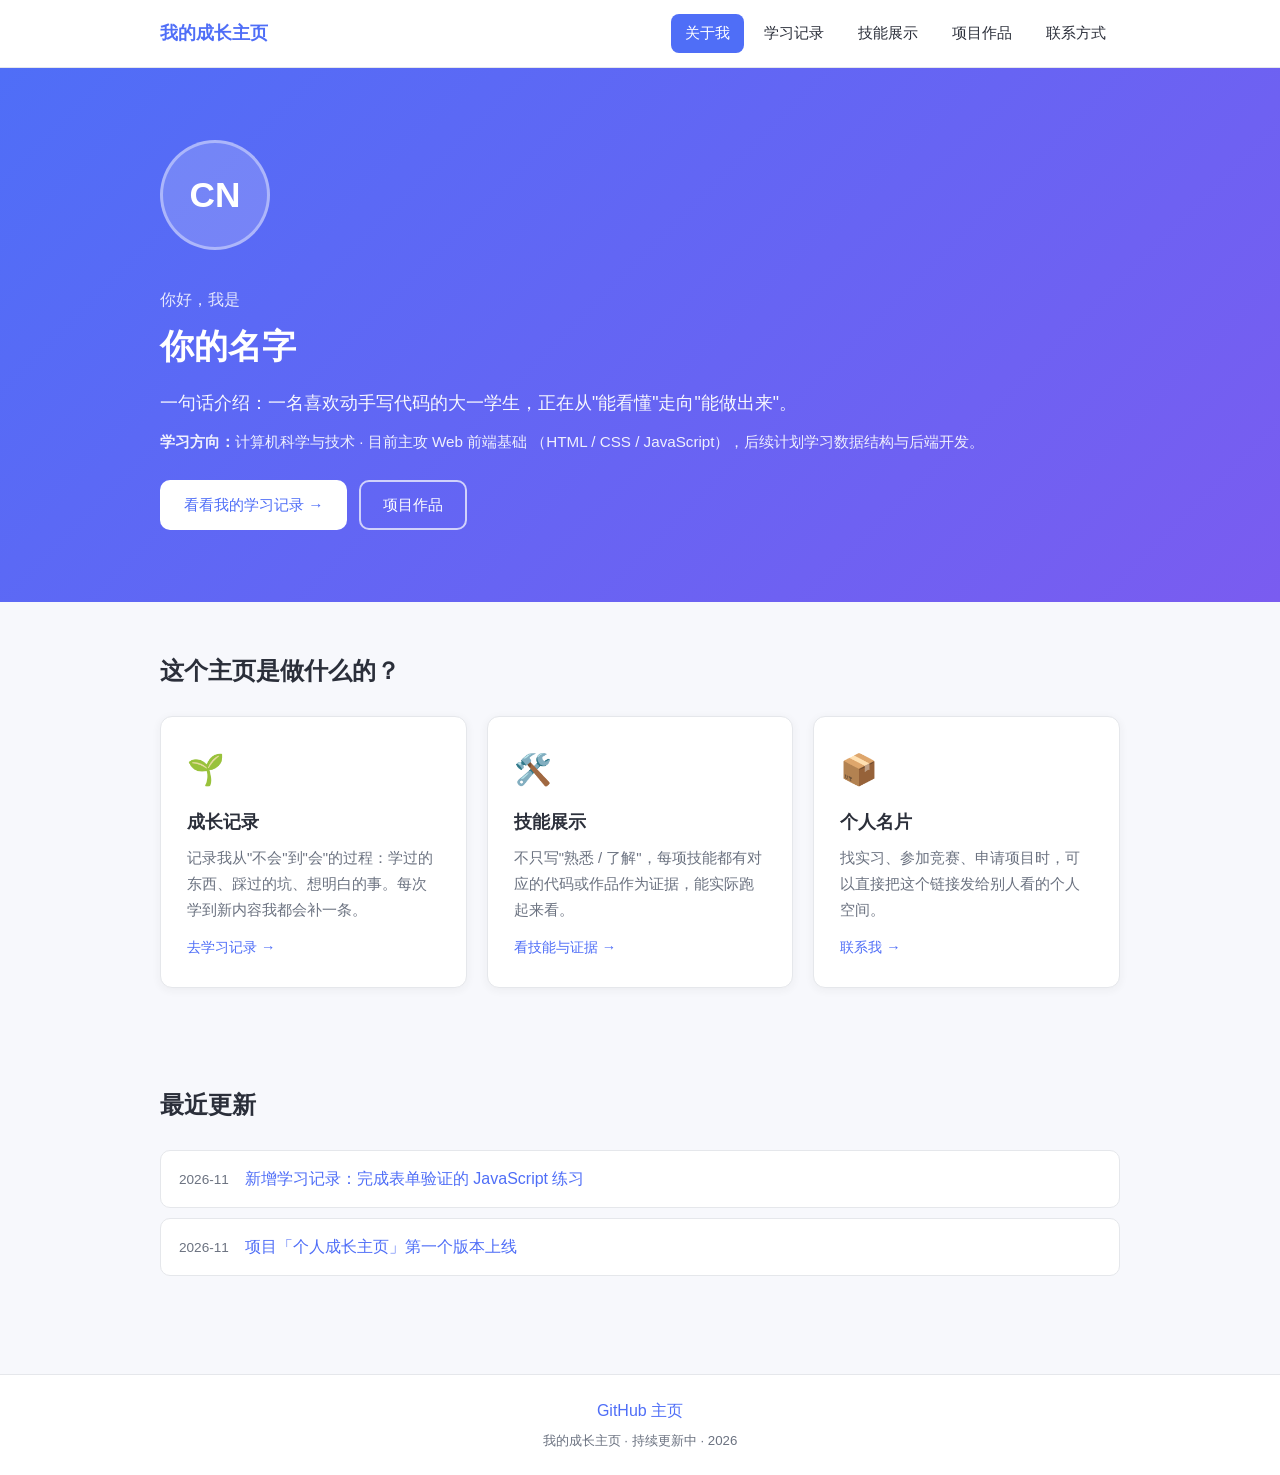
==== index.html @ 5f247bd3 "初始版本：个人成长主页（5页面+表单交互+README） - 关于我/学习记录/技能展示/项目作品/联系方式 5 个页面 - 原生 HTML/CSS/JS，无外部依赖 - 留言表单含 JS 校验与 l" ====
<!DOCTYPE html>
<html lang="zh-CN">
<head>
  <meta charset="UTF-8">
  <meta name="viewport" content="width=device-width, initial-scale=1.0">
  <title>首页 · 关于我 | 我的成长主页</title>
  <meta name="description" content="我的个人学习记录与技能展示主页">
  <link rel="stylesheet" href="css/style.css">
</head>
<body>

  <!-- 顶部导航栏：每个页面共用，当前页面会自动高亮（见 js/main.js） -->
  <header class="site-header">
    <nav class="nav container">
      <a href="index.html" class="nav-logo">我的成长主页</a>
      <ul class="nav-links" id="navLinks">
        <li><a href="index.html">关于我</a></li>
        <li><a href="records.html">学习记录</a></li>
        <li><a href="skills.html">技能展示</a></li>
        <li><a href="projects.html">项目作品</a></li>
        <li><a href="contact.html">联系方式</a></li>
      </ul>
      <button class="nav-toggle" id="navToggle" aria-label="打开菜单">☰</button>
    </nav>
  </header>

  <main>
    <!-- ① 关于我：我是谁 / 学习方向 / 一句话介绍 -->
    <section class="hero">
      <div class="container hero-inner">
        <div class="hero-avatar" aria-hidden="true">CN</div>
        <div class="hero-text">
          <p class="hero-hello">你好，我是</p>
          <h1>你的名字<!-- TODO: 替换成你的真实姓名或昵称 --></h1>
          <p class="hero-intro">
            <!-- TODO: 替换成你自己的一句话介绍 -->
            一句话介绍：一名喜欢动手写代码的大一学生，正在从"能看懂"走向"能做出来"。
          </p>
          <p class="hero-direction">
            <strong>学习方向：</strong>计算机科学与技术 · 目前主攻 Web 前端基础
            （HTML / CSS / JavaScript），后续计划学习数据结构与后端开发。
            <!-- TODO: 按你的真实专业和方向修改 -->
          </p>
          <div class="hero-actions">
            <a class="btn btn-primary" href="records.html">看看我的学习记录 →</a>
            <a class="btn btn-outline" href="projects.html">项目作品</a>
          </div>
        </div>
      </div>
    </section>

    <!-- 这个主页是干什么的（对应作业目的） -->
    <section class="container section">
      <h2 class="section-title">这个主页是做什么的？</h2>
      <div class="card-grid">
        <div class="card">
          <div class="card-icon">🌱</div>
          <h3>成长记录</h3>
          <p>记录我从"不会"到"会"的过程：学过的东西、踩过的坑、想明白的事。每次学到新内容我都会补一条。</p>
          <a class="card-link" href="records.html">去学习记录 →</a>
        </div>
        <div class="card">
          <div class="card-icon">🛠️</div>
          <h3>技能展示</h3>
          <p>不只写"熟悉 / 了解"，每项技能都有对应的代码或作品作为证据，能实际跑起来看。</p>
          <a class="card-link" href="skills.html">看技能与证据 →</a>
        </div>
        <div class="card">
          <div class="card-icon">📦</div>
          <h3>个人名片</h3>
          <p>找实习、参加竞赛、申请项目时，可以直接把这个链接发给别人看的个人空间。</p>
          <a class="card-link" href="contact.html">联系我 →</a>
        </div>
      </div>
    </section>

    <!-- 最近更新（引导跳转到其他页面，满足"页面互相跳转"要求） -->
    <section class="container section">
      <h2 class="section-title">最近更新</h2>
      <ul class="update-list">
        <li>
          <span class="update-date">2026-11</span>
          <a href="records.html">新增学习记录：完成表单验证的 JavaScript 练习</a>
        </li>
        <li>
          <span class="update-date">2026-11</span>
          <a href="projects.html">项目「个人成长主页」第一个版本上线</a>
        </li>
        <!-- TODO: 每次更新内容后在这里加一条 -->
      </ul>
    </section>
  </main>

  <!-- 页脚：所有页面共用 -->
  <footer class="site-footer">
    <div class="container">
      <p>
        <a href="https://github.com/你的用户名" target="_blank" rel="noopener">GitHub 主页</a>
        <!-- TODO: 替换成你的 GitHub 地址 -->
      </p>
      <p class="footer-meta">我的成长主页 · 持续更新中 · <span id="year">2026</span></p>
    </div>
  </footer>

  <button id="backTop" class="back-top" title="回到顶部" aria-label="回到顶部">↑</button>
  <script src="js/main.js"></script>
</body>
</html>
---- css/style.css ----
/* ============================================================
   我的成长主页 · 共享样式表
   所有页面引用本文件，修改全局外观只需改这里
   ============================================================ */

/* ---------- 基础与变量 ---------- */
:root {
  --color-primary: #4f6ef7;      /* 主色：靛蓝 */
  --color-primary-dark: #3b55d9;
  --color-bg: #f7f8fc;           /* 页面背景 */
  --color-surface: #ffffff;      /* 卡片背景 */
  --color-text: #2b2f3a;         /* 正文文字 */
  --color-text-light: #6b7280;   /* 次要文字 */
  --color-border: #e5e7eb;
  --color-error: #dc2626;
  --color-success: #059669;
  --radius: 12px;
  --shadow: 0 2px 10px rgba(43, 47, 58, 0.06);
}

/* 统一盒模型：宽度即所见宽度（学习记录里踩过的坑） */
* { box-sizing: border-box; margin: 0; padding: 0; }

body {
  font-family: -apple-system, "PingFang SC", "Microsoft YaHei", "Segoe UI", sans-serif;
  background: var(--color-bg);
  color: var(--color-text);
  line-height: 1.75;
  min-height: 100vh;
  display: flex;
  flex-direction: column;
}

main { flex: 1; }

a { color: var(--color-primary); text-decoration: none; }
a:hover { text-decoration: underline; }

code {
  font-family: Consolas, "Courier New", monospace;
  background: #eef1fb;
  color: var(--color-primary-dark);
  padding: 2px 6px;
  border-radius: 4px;
  font-size: 0.9em;
}

.container { width: min(960px, 92%); margin: 0 auto; }
.section { padding: 48px 0; }

/* ---------- 顶部导航 ---------- */
.site-header {
  background: var(--color-surface);
  border-bottom: 1px solid var(--color-border);
  position: sticky;
  top: 0;
  z-index: 100;
}

.nav {
  display: flex;
  align-items: center;
  justify-content: space-between;
  padding: 14px 0;
  flex-wrap: wrap;
}

.nav-logo {
  font-weight: 700;
  font-size: 1.1rem;
  color: var(--color-primary);
}

.nav-links {
  display: flex;
  gap: 6px;
  list-style: none;
}

.nav-links a {
  display: block;
  padding: 6px 14px;
  border-radius: 8px;
  color: var(--color-text);
  font-size: 0.95rem;
  transition: background 0.2s;
}

.nav-links a:hover { background: #eef1fb; text-decoration: none; }

/* 当前页面高亮（由 js/main.js 添加 .active 类） */
.nav-links a.active {
  background: var(--color-primary);
  color: #fff;
}

.nav-toggle {
  display: none;
  background: none;
  border: none;
  font-size: 1.5rem;
  cursor: pointer;
  color: var(--color-text);
}

/* ---------- 首页 Hero ---------- */
.hero {
  background: linear-gradient(135deg, #4f6ef7 0%, #7a5cf0 100%);
  color: #fff;
  padding: 72px 0;
}

.hero-inner { display: flex; gap: 36px; align-items: center; flex-wrap: wrap; }

.hero-avatar {
  width: 110px;
  height: 110px;
  border-radius: 50%;
  background: rgba(255, 255, 255, 0.18);
  display: flex;
  align-items: center;
  justify-content: center;
  font-size: 2.2rem;
  font-weight: 700;
  flex-shrink: 0;
  border: 3px solid rgba(255, 255, 255, 0.4);
}

.hero-hello { opacity: 0.85; }
.hero-text h1 { font-size: 2.1rem; margin: 4px 0 12px; }
.hero-intro { font-size: 1.1rem; opacity: 0.95; }
.hero-direction { margin-top: 10px; opacity: 0.9; font-size: 0.95rem; }
.hero-actions { margin-top: 24px; display: flex; gap: 12px; flex-wrap: wrap; }

/* ---------- 按钮 ---------- */
.btn {
  display: inline-block;
  padding: 10px 22px;
  border-radius: 10px;
  font-size: 0.95rem;
  border: 2px solid transparent;
  cursor: pointer;
  transition: all 0.2s;
}

.btn-primary { background: var(--color-primary); color: #fff; }
.btn-primary:hover { background: var(--color-primary-dark); text-decoration: none; }

.hero .btn-primary { background: #fff; color: var(--color-primary); }
.hero .btn-primary:hover { background: #f0f2ff; }
.hero .btn-outline { border-color: rgba(255,255,255,0.7); color: #fff; }
.hero .btn-outline:hover { background: rgba(255,255,255,0.12); text-decoration: none; }

.btn-outline { border-color: var(--color-primary); color: var(--color-primary); background: transparent; }
.btn-outline:hover { background: #eef1fb; text-decoration: none; }

.btn-ghost { background: none; border: 1px solid var(--color-border); color: var(--color-text-light); }
.btn-ghost:hover { border-color: var(--color-error); color: var(--color-error); }

/* ---------- 通用区块标题 ---------- */
.section-title { font-size: 1.5rem; margin-bottom: 24px; }

.page-head {
  background: var(--color-surface);
  border-bottom: 1px solid var(--color-border);
  padding: 44px 0;
}
.page-head h1 { font-size: 1.9rem; margin-bottom: 8px; }
.page-head p { color: var(--color-text-light); }

/* ---------- 卡片 ---------- */
.card-grid {
  display: grid;
  grid-template-columns: repeat(auto-fit, minmax(260px, 1fr));
  gap: 20px;
}

.card {
  background: var(--color-surface);
  border: 1px solid var(--color-border);
  border-radius: var(--radius);
  padding: 26px;
  box-shadow: var(--shadow);
}

.card-icon { font-size: 1.9rem; margin-bottom: 10px; }
.card h3 { margin-bottom: 8px; font-size: 1.1rem; }
.card p { color: var(--color-text-light); font-size: 0.93rem; }
.card-link { display: inline-block; margin-top: 12px; font-size: 0.9rem; }

/* ---------- 最近更新列表 ---------- */
.update-list { list-style: none; }
.update-list li {
  background: var(--color-surface);
  border: 1px solid var(--color-border);
  border-radius: 10px;
  padding: 14px 18px;
  margin-bottom: 10px;
  display: flex;
  gap: 16px;
  align-items: baseline;
}
.update-date { color: var(--color-text-light); font-size: 0.85rem; flex-shrink: 0; }

/* ---------- 学习记录：时间线 ---------- */
.timeline { list-style: none; position: relative; padding-left: 26px; }
.timeline::before {
  content: "";
  position: absolute;
  left: 6px;
  top: 8px;
  bottom: 8px;
  width: 3px;
  background: var(--color-border);
  border-radius: 2px;
}

.timeline-item { position: relative; margin-bottom: 34px; }
.timeline-item::before {
  content: "";
  position: absolute;
  left: -26px;
  top: 7px;
  width: 15px;
  height: 15px;
  border-radius: 50%;
  background: var(--color-primary);
  border: 3px solid #fff;
  box-shadow: 0 0 0 2px var(--color-primary);
}

.timeline-date {
  color: var(--color-primary);
  font-weight: 600;
  font-size: 0.9rem;
  margin-bottom: 6px;
}

.timeline-body {
  background: var(--color-surface);
  border: 1px solid var(--color-border);
  border-radius: var(--radius);
  padding: 22px 26px;
  box-shadow: var(--shadow);
}

.timeline-body h3 { margin-bottom: 12px; }

.record-list { list-style: none; }
.record-list li {
  padding: 7px 0 7px 18px;
  position: relative;
  color: var(--color-text);
  font-size: 0.95rem;
}
.record-list li::before {
  content: "•";
  position: absolute;
  left: 2px;
  color: var(--color-primary);
}

.tip {
  background: #eef9f2;
  border: 1px solid #bce5d0;
  border-radius: 10px;
  padding: 16px 20px;
  color: #1f6b45;
}

/* ---------- 技能表格 ---------- */
.skill-table table {
  width: 100%;
  border-collapse: collapse;
  background: var(--color-surface);
  border-radius: var(--radius);
  overflow: hidden;
  box-shadow: var(--shadow);
}

.skill-table th, .skill-table td {
  padding: 14px 18px;
  text-align: left;
  border-bottom: 1px solid var(--color-border);
  vertical-align: top;
  font-size: 0.93rem;
}

.skill-table th {
  background: #eef1fb;
  color: var(--color-primary-dark);
  font-size: 0.9rem;
}

.level {
  display: inline-block;
  padding: 2px 10px;
  border-radius: 999px;
  font-size: 0.8rem;
  white-space: nowrap;
}
.level-1 { background: #fef3c7; color: #92400e; }
.level-2 { background: #dbeafe; color: #1e40af; }

.level-legend { margin-top: 14px; color: var(--color-text-light); font-size: 0.85rem; }

/* ---------- 代码块 ---------- */
.code-desc { color: var(--color-text-light); margin-bottom: 14px; }

.code-block {
  background: #1e2233;
  color: #e2e6f0;
  border-radius: var(--radius);
  padding: 22px 26px;
  overflow-x: auto;
  font-size: 0.88rem;
  line-height: 1.7;
  box-shadow: var(--shadow);
}

.code-block code { background: none; color: inherit; padding: 0; }

/* ---------- 项目卡片 ---------- */
.project-card {
  background: var(--color-surface);
  border: 1px solid var(--color-border);
  border-radius: var(--radius);
  padding: 30px;
  box-shadow: var(--shadow);
  margin-bottom: 26px;
}

.project-head {
  display: flex;
  justify-content: space-between;
  align-items: baseline;
  flex-wrap: wrap;
  gap: 10px;
  margin-bottom: 18px;
}

.project-tag {
  background: #eef1fb;
  color: var(--color-primary-dark);
  padding: 3px 12px;
  border-radius: 999px;
  font-size: 0.8rem;
  white-space: nowrap;
}

.project-links { margin-top: 20px; display: flex; gap: 12px; flex-wrap: wrap; }

/* ---------- 联系方式 ---------- */
.contact-grid {
  display: grid;
  grid-template-columns: repeat(auto-fit, minmax(280px, 1fr));
  gap: 18px;
}

.contact-card {
  display: flex;
  gap: 16px;
  align-items: center;
  background: var(--color-surface);
  border: 1px solid var(--color-border);
  border-radius: var(--radius);
  padding: 22px 26px;
  box-shadow: var(--shadow);
  color: var(--color-text);
  transition: transform 0.15s, border-color 0.15s;
}

.contact-card:hover {
  transform: translateY(-2px);
  border-color: var(--color-primary);
  text-decoration: none;
}

.contact-icon { font-size: 1.8rem; }
.contact-card h3 { font-size: 1.05rem; margin-bottom: 2px; }
.contact-card p { color: var(--color-text-light); font-size: 0.9rem; }

/* ---------- 留言表单 ---------- */
.form-desc { color: var(--color-text-light); margin-bottom: 18px; font-size: 0.92rem; }

.message-form {
  background: var(--color-surface);
  border: 1px solid var(--color-border);
  border-radius: var(--radius);
  padding: 28px;
  box-shadow: var(--shadow);
}

.form-row { display: flex; gap: 18px; flex-wrap: wrap; }
.form-row .form-field { flex: 1; min-width: 220px; }

.form-field { margin-bottom: 18px; }
.form-field label { display: block; font-weight: 600; margin-bottom: 6px; font-size: 0.93rem; }
.required { color: var(--color-error); }

.form-field input,
.form-field textarea {
  width: 100%;
  padding: 10px 14px;
  border: 1.5px solid var(--color-border);
  border-radius: 8px;
  font-size: 0.95rem;
  font-family: inherit;
  background: #fbfcff;
  transition: border-color 0.2s;
}

.form-field input:focus,
.form-field textarea:focus {
  outline: none;
  border-color: var(--color-primary);
}

/* 校验失败时由 JS 添加 .invalid */
.form-field input.invalid,
.form-field textarea.invalid { border-color: var(--color-error); }

.form-error { color: var(--color-error); font-size: 0.83rem; margin-top: 4px; min-height: 1em; }

.form-success {
  display: none;
  color: var(--color-success);
  margin-top: 14px;
  font-size: 0.92rem;
}
.form-success.show { display: block; }

/* ---------- 留言列表 ---------- */
.message-list-wrap { margin-top: 36px; }
.message-list-wrap h3 { margin-bottom: 14px; }

.message-list { list-style: none; }
.message-list li {
  background: var(--color-surface);
  border: 1px solid var(--color-border);
  border-radius: 10px;
  padding: 14px 18px;
  margin-bottom: 10px;
}
.message-list .msg-meta { color: var(--color-text-light); font-size: 0.82rem; margin-bottom: 4px; }
.message-list .empty-tip { color: var(--color-text-light); }

#clearMessages { margin-top: 10px; }

/* ---------- 页脚 ---------- */
.site-footer {
  background: var(--color-surface);
  border-top: 1px solid var(--color-border);
  padding: 22px 0;
  text-align: center;
  margin-top: 40px;
}

.footer-meta { color: var(--color-text-light); font-size: 0.83rem; margin-top: 4px; }

/* ---------- 回到顶部 ---------- */
.back-top {
  position: fixed;
  right: 24px;
  bottom: 24px;
  width: 44px;
  height: 44px;
  border-radius: 50%;
  border: none;
  background: var(--color-primary);
  color: #fff;
  font-size: 1.2rem;
  cursor: pointer;
  opacity: 0;
  pointer-events: none;
  transition: opacity 0.25s, transform 0.25s;
  transform: translateY(8px);
  box-shadow: 0 4px 12px rgba(79, 110, 247, 0.4);
}

.back-top.show { opacity: 1; pointer-events: auto; transform: translateY(0); }
.back-top:hover { background: var(--color-primary-dark); }

/* ---------- 响应式：移动端 ---------- */
@media (max-width: 720px) {
  .nav-toggle { display: block; order: 3; }

  .nav-links {
    display: none;
    width: 100%;
    flex-direction: column;
    padding: 8px 0 14px;
  }

  /* 展开菜单时由 JS 添加 .open */
  .nav-links.open { display: flex; }

  .hero { padding: 48px 0; }
  .hero-text h1 { font-size: 1.6rem; }
  .form-row { flex-direction: column; }
  .timeline { padding-left: 22px; }
  .section { padding: 32px 0; }
}
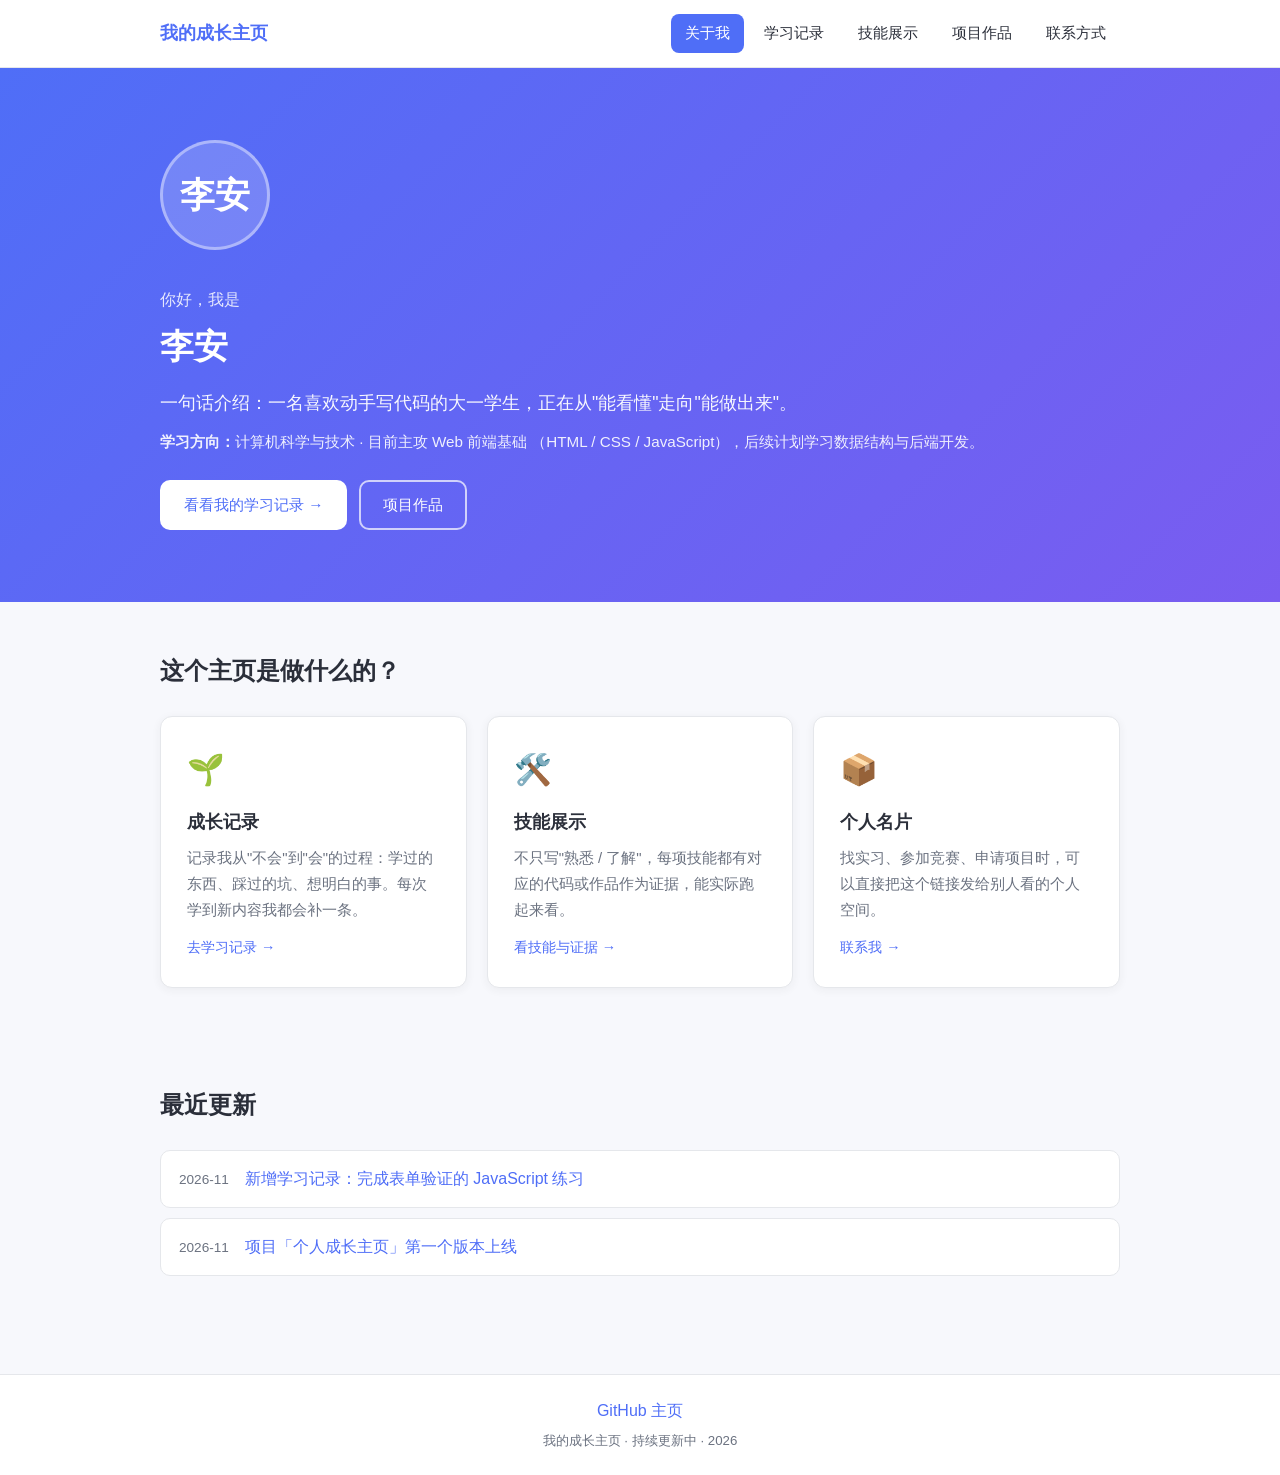
==== commit 1e35593a: "把占位姓名替换为李安" ====
--- a/index.html
+++ b/index.html
@@ -28,10 +28,10 @@
     <!-- ① 关于我：我是谁 / 学习方向 / 一句话介绍 -->
     <section class="hero">
       <div class="container hero-inner">
-        <div class="hero-avatar" aria-hidden="true">CN</div>
+        <div class="hero-avatar" aria-hidden="true">李安</div>
         <div class="hero-text">
           <p class="hero-hello">你好，我是</p>
-          <h1>你的名字<!-- TODO: 替换成你的真实姓名或昵称 --></h1>
+          <h1>李安</h1>
           <p class="hero-intro">
             <!-- TODO: 替换成你自己的一句话介绍 -->
             一句话介绍：一名喜欢动手写代码的大一学生，正在从"能看懂"走向"能做出来"。
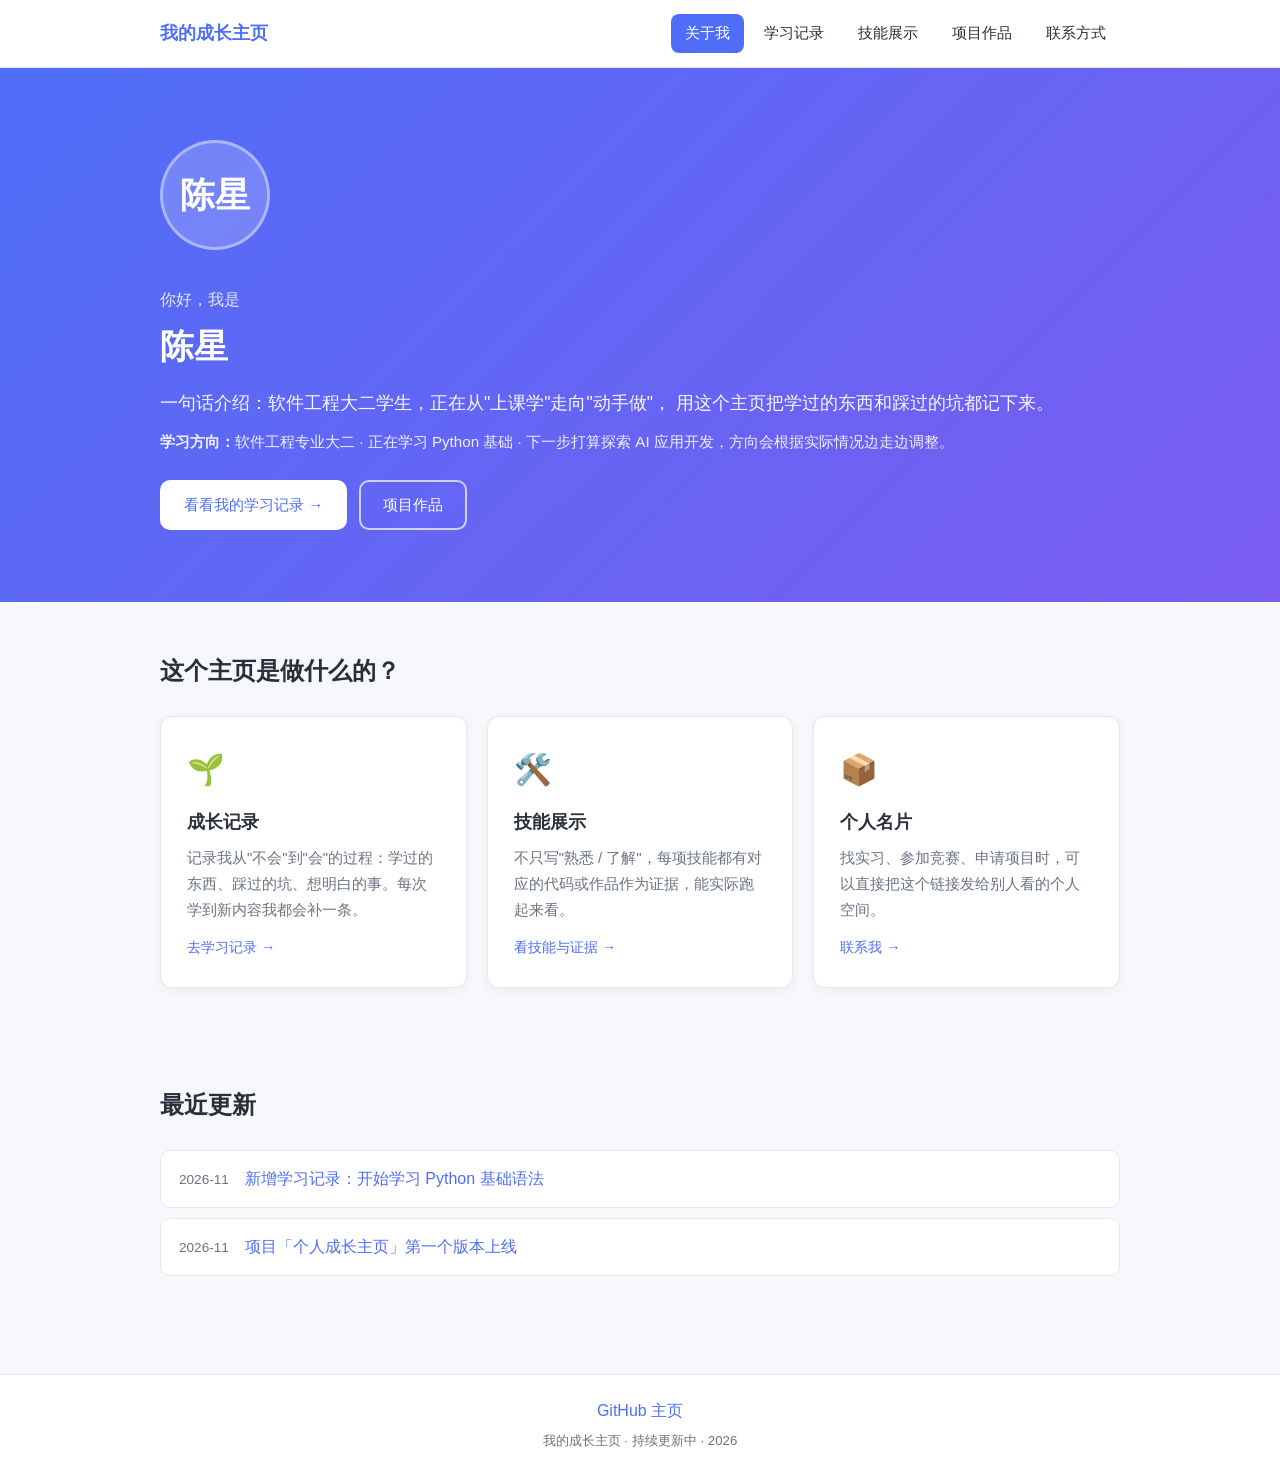
==== commit 1a0f4abe: "填入陈星的真实信息：关于我/学习记录(3条)/技能表/项目描述 - 姓名、专业（软件工程大二）、方向（Python→AI应用开发） - 学习记录：暑假C语言复习(指针问题)、本学期数据结构(算法未复现" ====
--- a/index.html
+++ b/index.html
@@ -28,18 +28,17 @@
     <!-- ① 关于我：我是谁 / 学习方向 / 一句话介绍 -->
     <section class="hero">
       <div class="container hero-inner">
-        <div class="hero-avatar" aria-hidden="true">李安</div>
+        <div class="hero-avatar" aria-hidden="true">陈星</div>
         <div class="hero-text">
           <p class="hero-hello">你好，我是</p>
-          <h1>李安</h1>
+          <h1>陈星</h1>
           <p class="hero-intro">
-            <!-- TODO: 替换成你自己的一句话介绍 -->
-            一句话介绍：一名喜欢动手写代码的大一学生，正在从"能看懂"走向"能做出来"。
+            一句话介绍：软件工程大二学生，正在从"上课学"走向"动手做"，
+            用这个主页把学过的东西和踩过的坑都记下来。
           </p>
           <p class="hero-direction">
-            <strong>学习方向：</strong>计算机科学与技术 · 目前主攻 Web 前端基础
-            （HTML / CSS / JavaScript），后续计划学习数据结构与后端开发。
-            <!-- TODO: 按你的真实专业和方向修改 -->
+            <strong>学习方向：</strong>软件工程专业大二 · 正在学习 Python 基础 ·
+            下一步打算探索 AI 应用开发，方向会根据实际情况边走边调整。
           </p>
           <div class="hero-actions">
             <a class="btn btn-primary" href="records.html">看看我的学习记录 →</a>
@@ -80,7 +79,7 @@
       <ul class="update-list">
         <li>
           <span class="update-date">2026-11</span>
-          <a href="records.html">新增学习记录：完成表单验证的 JavaScript 练习</a>
+          <a href="records.html">新增学习记录：开始学习 Python 基础语法</a>
         </li>
         <li>
           <span class="update-date">2026-11</span>
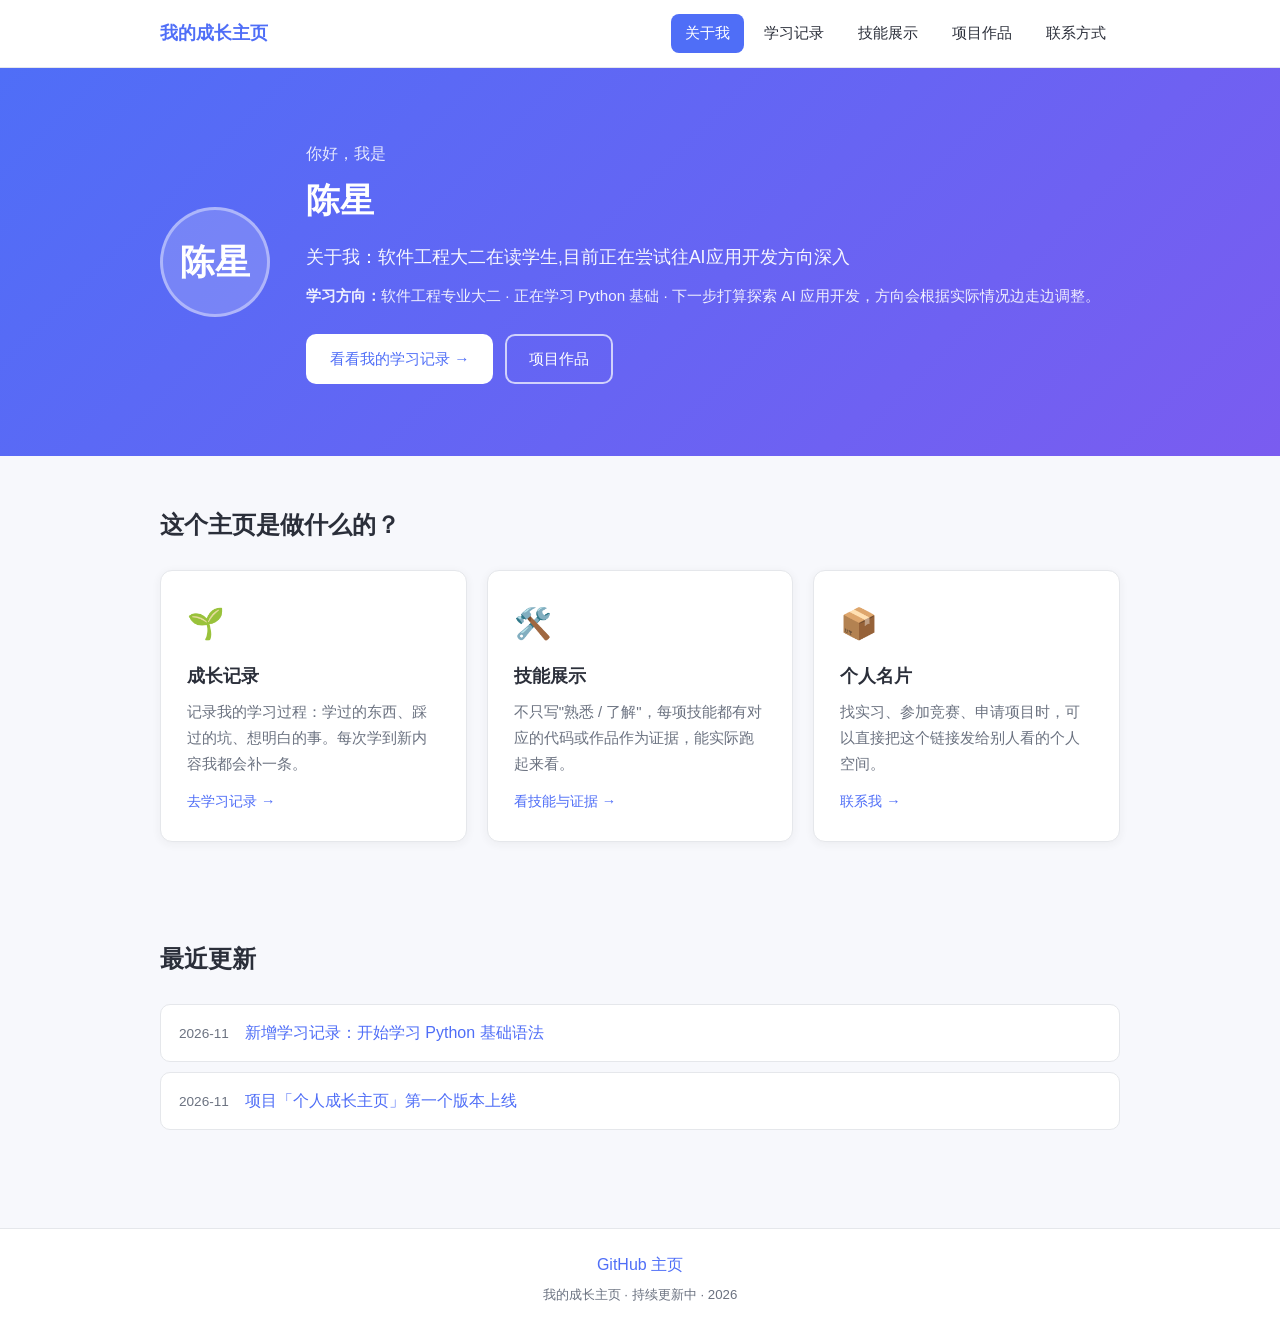
==== commit 7d02e41a: "Update personal introduction and learning record text" ====
--- a/index.html
+++ b/index.html
@@ -33,8 +33,7 @@
           <p class="hero-hello">你好，我是</p>
           <h1>陈星</h1>
           <p class="hero-intro">
-            一句话介绍：软件工程大二学生，正在从"上课学"走向"动手做"，
-            用这个主页把学过的东西和踩过的坑都记下来。
+            关于我：软件工程大二在读学生,目前正在尝试往AI应用开发方向深入
           </p>
           <p class="hero-direction">
             <strong>学习方向：</strong>软件工程专业大二 · 正在学习 Python 基础 ·
@@ -55,7 +54,7 @@
         <div class="card">
           <div class="card-icon">🌱</div>
           <h3>成长记录</h3>
-          <p>记录我从"不会"到"会"的过程：学过的东西、踩过的坑、想明白的事。每次学到新内容我都会补一条。</p>
+          <p>记录我的学习过程：学过的东西、踩过的坑、想明白的事。每次学到新内容我都会补一条。</p>
           <a class="card-link" href="records.html">去学习记录 →</a>
         </div>
         <div class="card">
@@ -94,8 +93,7 @@
   <footer class="site-footer">
     <div class="container">
       <p>
-        <a href="https://github.com/你的用户名" target="_blank" rel="noopener">GitHub 主页</a>
-        <!-- TODO: 替换成你的 GitHub 地址 -->
+        <a href="https://github.com/justdoit2812" target="_blank" rel="noopener">GitHub 主页</a>
       </p>
       <p class="footer-meta">我的成长主页 · 持续更新中 · <span id="year">2026</span></p>
     </div>
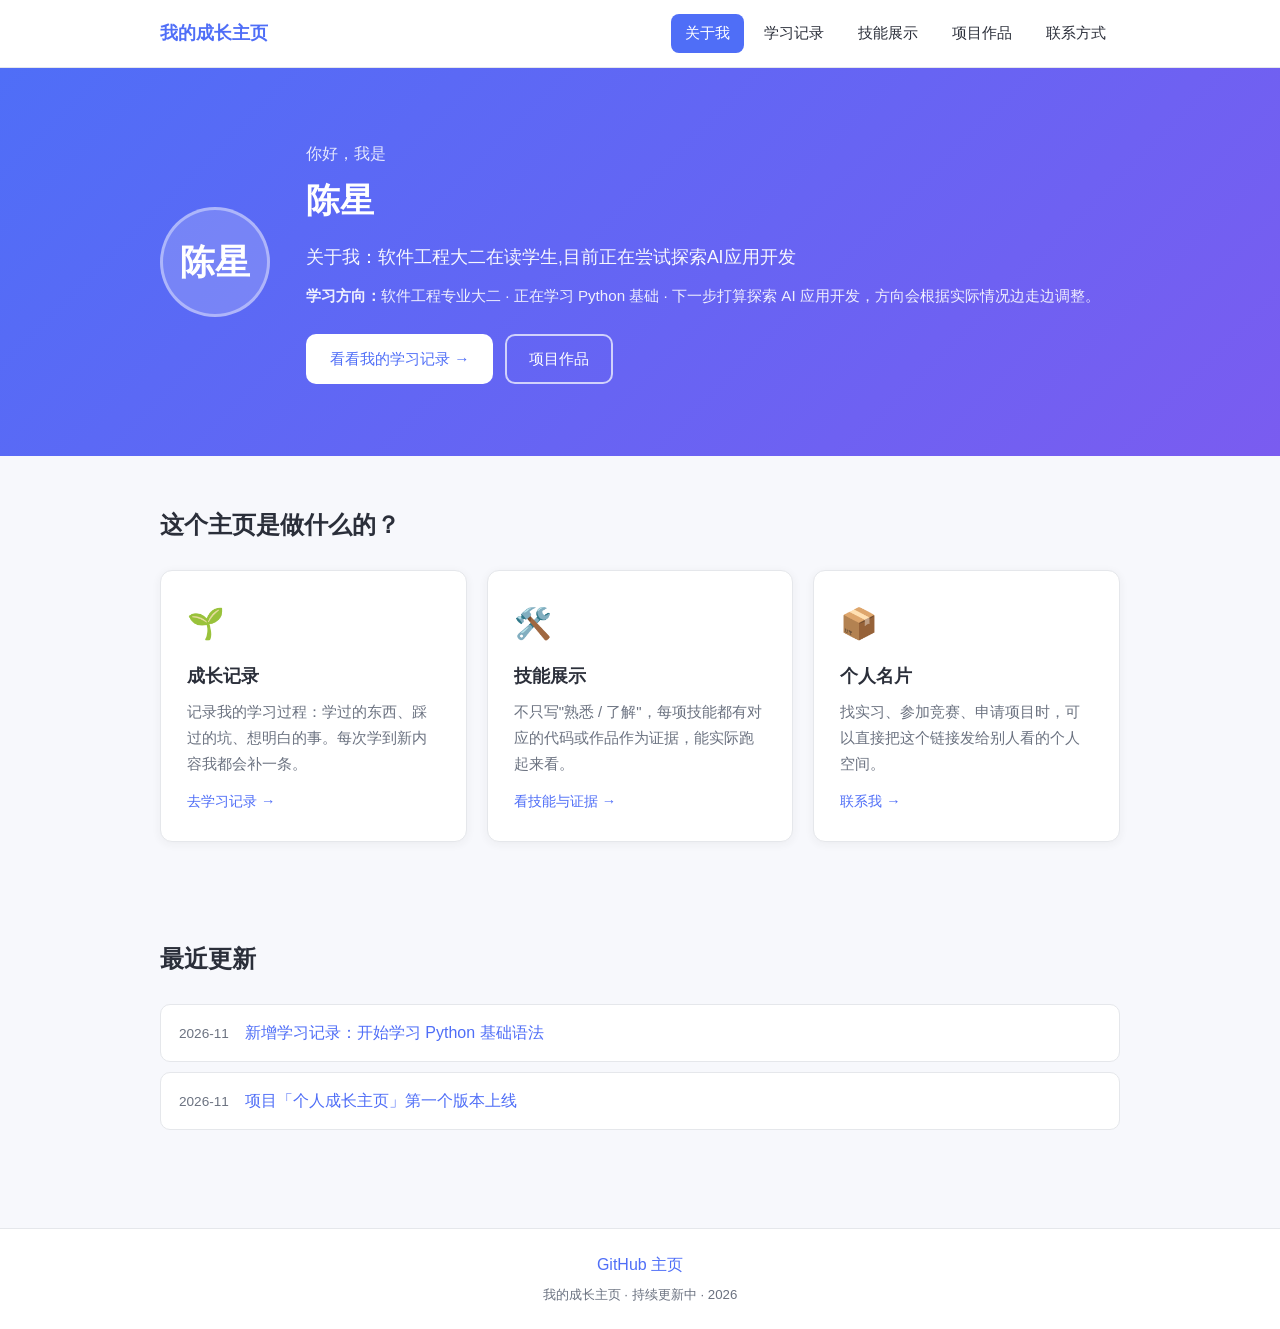
==== commit 3a207b26: "Update index.html" ====
--- a/index.html
+++ b/index.html
@@ -33,7 +33,7 @@
           <p class="hero-hello">你好，我是</p>
           <h1>陈星</h1>
           <p class="hero-intro">
-            关于我：软件工程大二在读学生,目前正在尝试往AI应用开发方向深入
+            关于我：软件工程大二在读学生,目前正在尝试探索AI应用开发
           </p>
           <p class="hero-direction">
             <strong>学习方向：</strong>软件工程专业大二 · 正在学习 Python 基础 ·
